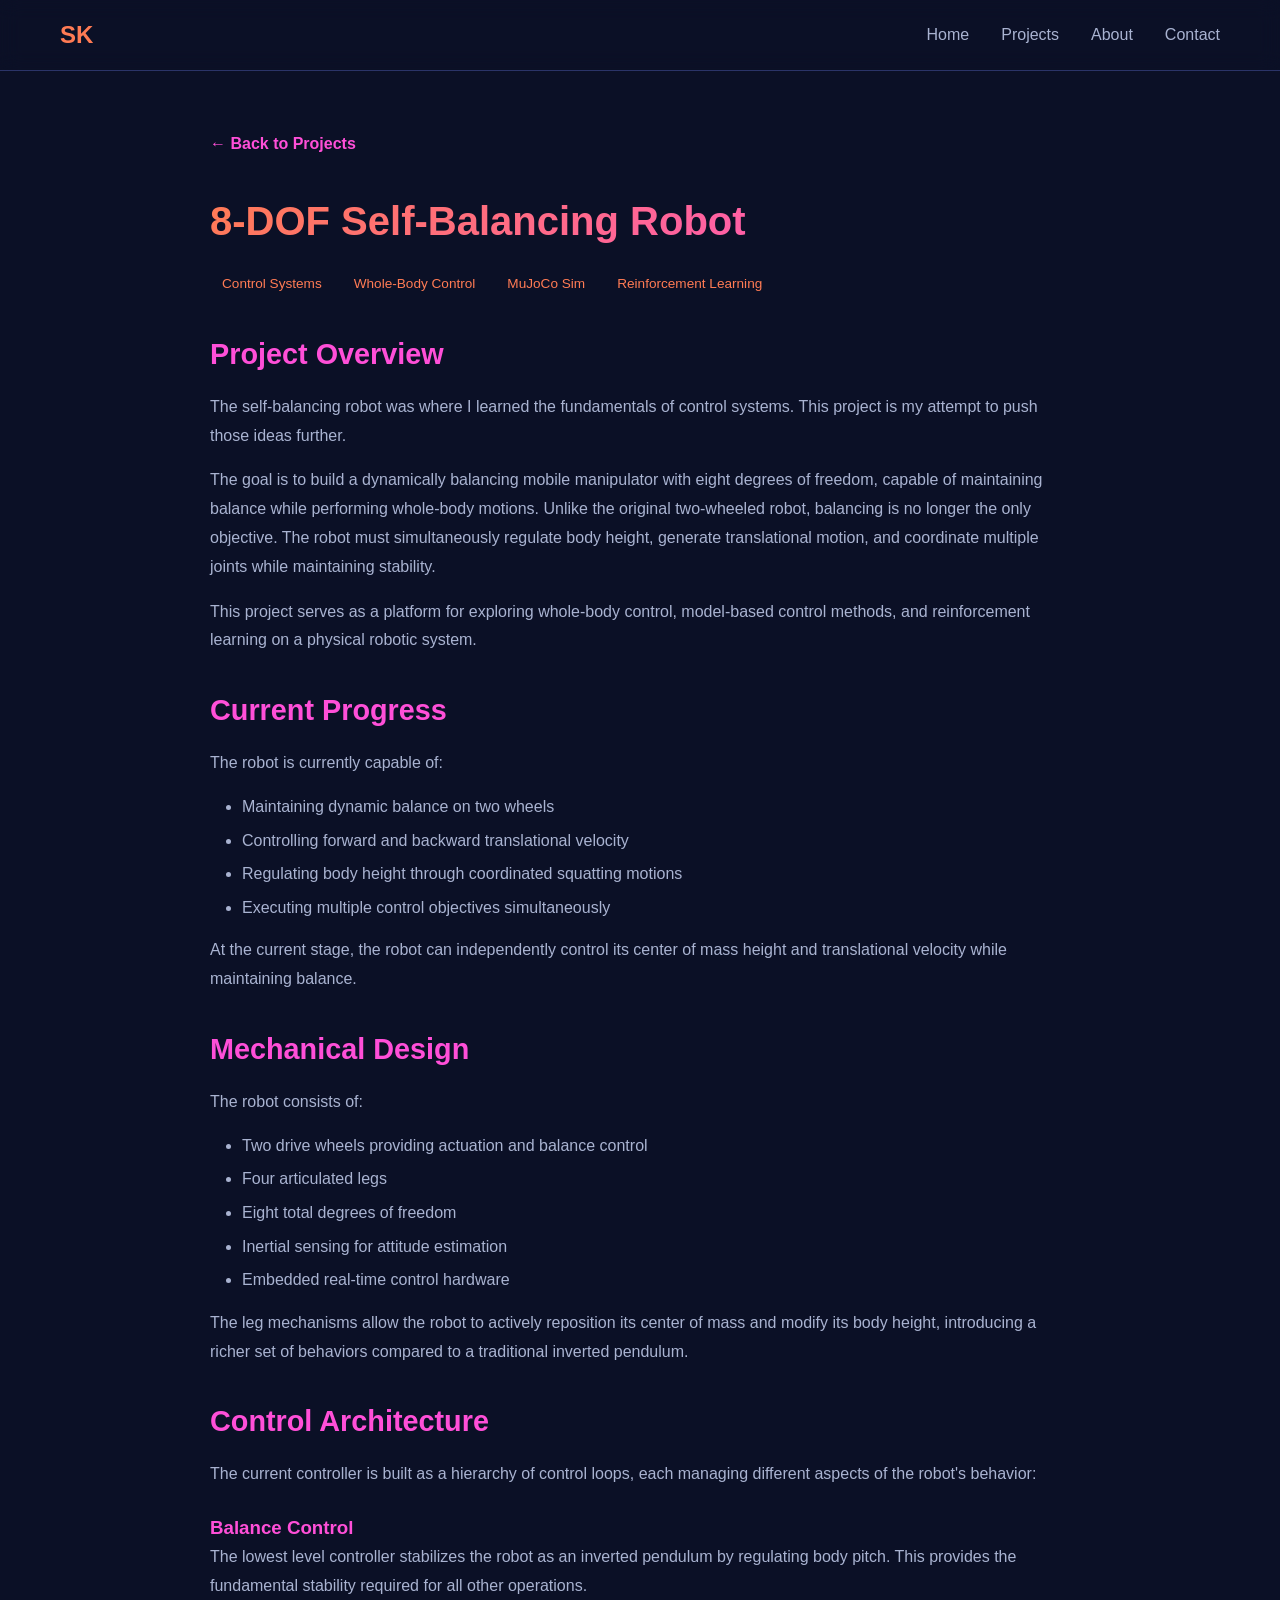
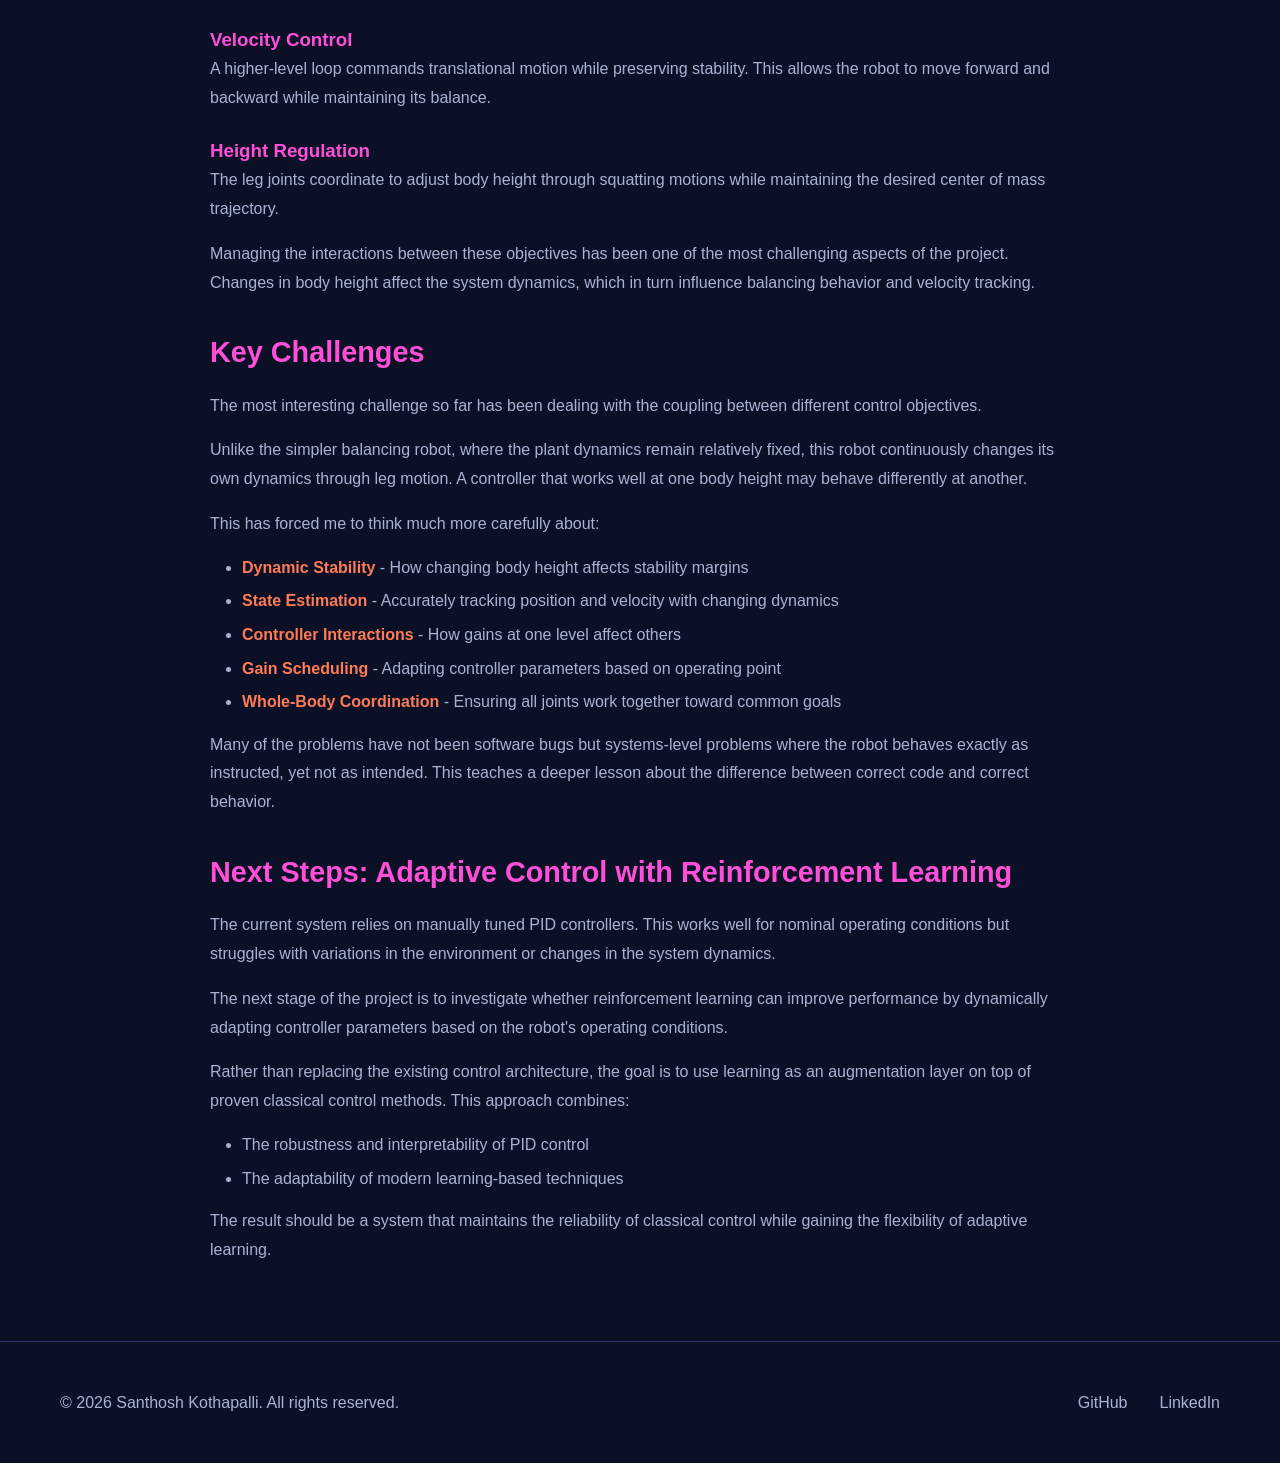
==== projects/8-dof-balancing-robot.html @ 8060163d "more project details" ====
<!DOCTYPE html>
<html lang="en">
<head>
    <meta charset="UTF-8">
    <meta name="viewport" content="width=device-width, initial-scale=1.0">
    <title>8-DOF Self-Balancing Robot - Santhosh Kothapalli</title>
    <link rel="stylesheet" href="../styles.css">
</head>
<body>
    <nav class="navbar">
        <div class="container">
            <div class="logo">SK</div>
            <ul class="nav-links">
                <li><a href="../index.html" class="nav-link">Home</a></li>
                <li><a href="../index.html#projects" class="nav-link">Projects</a></li>
                <li><a href="../index.html#about" class="nav-link">About</a></li>
                <li><a href="../index.html#contact" class="nav-link">Contact</a></li>
            </ul>
        </div>
    </nav>

    <div class="project-detail">
        <a href="../index.html#projects" class="back-link">← Back to Projects</a>

        <h1>8-DOF Self-Balancing Robot</h1>
        <div class="project-tags" style="margin-bottom: 2rem;">
            <span class="tag">Control Systems</span>
            <span class="tag">Whole-Body Control</span>
            <span class="tag">MuJoCo Sim</span>
            <span class="tag">Reinforcement Learning</span>
        </div>

        <h2>Project Overview</h2>
        <p>
            The self-balancing robot was where I learned the fundamentals of control systems. This project is my attempt to push those ideas further.
        </p>
        <p>
            The goal is to build a dynamically balancing mobile manipulator with eight degrees of freedom, capable of maintaining balance 
            while performing whole-body motions. Unlike the original two-wheeled robot, balancing is no longer the only objective. The robot 
            must simultaneously regulate body height, generate translational motion, and coordinate multiple joints while maintaining stability.
        </p>
        <p>
            This project serves as a platform for exploring whole-body control, model-based control methods, and reinforcement learning on a physical robotic system.
        </p>

        <h2>Current Progress</h2>
        <p>
            The robot is currently capable of:
        </p>
        <ul>
            <li>Maintaining dynamic balance on two wheels</li>
            <li>Controlling forward and backward translational velocity</li>
            <li>Regulating body height through coordinated squatting motions</li>
            <li>Executing multiple control objectives simultaneously</li>
        </ul>
        <p>
            At the current stage, the robot can independently control its center of mass height and translational velocity while maintaining balance.
        </p>

        <h2>Mechanical Design</h2>
        <p>
            The robot consists of:
        </p>
        <ul>
            <li>Two drive wheels providing actuation and balance control</li>
            <li>Four articulated legs</li>
            <li>Eight total degrees of freedom</li>
            <li>Inertial sensing for attitude estimation</li>
            <li>Embedded real-time control hardware</li>
        </ul>
        <p>
            The leg mechanisms allow the robot to actively reposition its center of mass and modify its body height, introducing a richer set 
            of behaviors compared to a traditional inverted pendulum.
        </p>

        <h2>Control Architecture</h2>
        <p>
            The current controller is built as a hierarchy of control loops, each managing different aspects of the robot's behavior:
        </p>

        <h3>Balance Control</h3>
        <p>
            The lowest level controller stabilizes the robot as an inverted pendulum by regulating body pitch. This provides the 
            fundamental stability required for all other operations.
        </p>

        <h3>Velocity Control</h3>
        <p>
            A higher-level loop commands translational motion while preserving stability. This allows the robot to move forward 
            and backward while maintaining its balance.
        </p>

        <h3>Height Regulation</h3>
        <p>
            The leg joints coordinate to adjust body height through squatting motions while maintaining the desired center of mass trajectory.
        </p>

        <p>
            Managing the interactions between these objectives has been one of the most challenging aspects of the project. Changes in body height 
            affect the system dynamics, which in turn influence balancing behavior and velocity tracking.
        </p>

        <h2>Key Challenges</h2>
        <p>
            The most interesting challenge so far has been dealing with the coupling between different control objectives.
        </p>
        <p>
            Unlike the simpler balancing robot, where the plant dynamics remain relatively fixed, this robot continuously changes its own dynamics 
            through leg motion. A controller that works well at one body height may behave differently at another.
        </p>
        <p>
            This has forced me to think much more carefully about:
        </p>
        <ul>
            <li><strong>Dynamic Stability</strong> - How changing body height affects stability margins</li>
            <li><strong>State Estimation</strong> - Accurately tracking position and velocity with changing dynamics</li>
            <li><strong>Controller Interactions</strong> - How gains at one level affect others</li>
            <li><strong>Gain Scheduling</strong> - Adapting controller parameters based on operating point</li>
            <li><strong>Whole-Body Coordination</strong> - Ensuring all joints work together toward common goals</li>
        </ul>
        <p>
            Many of the problems have not been software bugs but systems-level problems where the robot behaves exactly as instructed, 
            yet not as intended. This teaches a deeper lesson about the difference between correct code and correct behavior.
        </p>

        <h2>Next Steps: Adaptive Control with Reinforcement Learning</h2>
        <p>
            The current system relies on manually tuned PID controllers. This works well for nominal operating conditions but struggles 
            with variations in the environment or changes in the system dynamics.
        </p>
        <p>
            The next stage of the project is to investigate whether reinforcement learning can improve performance by dynamically adapting 
            controller parameters based on the robot's operating conditions.
        </p>
        <p>
            Rather than replacing the existing control architecture, the goal is to use learning as an augmentation layer on top of proven 
            classical control methods. This approach combines:
        </p>
        <ul>
            <li>The robustness and interpretability of PID control</li>
            <li>The adaptability of modern learning-based techniques</li>
        </ul>
        <p>
            The result should be a system that maintains the reliability of classical control while gaining the flexibility of adaptive learning.
        </p>
    </div>

    <footer class="footer">
        <div class="container">
            <p>&copy; 2026 Santhosh Kothapalli. All rights reserved.</p>
            <div class="social-links">
                <a href="https://github.com" target="_blank">GitHub</a>
                <a href="https://linkedin.com" target="_blank">LinkedIn</a>
            </div>
        </div>
    </footer>
</body>
</html>
---- styles.css ----
* {
    margin: 0;
    padding: 0;
    box-sizing: border-box;
}

:root {
    --primary-color: #00e5ff;      /* neon cyan */
    --secondary-color: #ff4fd8;    /* neon pink */

    --dark-bg: #0b1026;            /* deep night blue */
    --card-bg: #141b3a;            /* elevated panel */

    --text-primary: #f4f7ff;
    --text-secondary: #a9b3d1;

    --border-color: #2b3468;

    --accent: #ff7b54;             /* sunset orange */
}
html {
    scroll-behavior: smooth;
}

body {
    font-family: -apple-system, BlinkMacSystemFont, 'Segoe UI', Roboto, Oxygen, Ubuntu, Cantarell, sans-serif;
    background-color: var(--dark-bg);
    color: var(--text-primary);
    line-height: 1.6;
}

.container {
    max-width: 1200px;
    margin: 0 auto;
    padding: 0 20px;
}

/* Navbar */
.navbar {
    background: var(--navbar-bg);
    backdrop-filter: blur(10px);
    border-bottom: 1px solid var(--border-color);
    position: sticky;
    top: 0;
    z-index: 1000;
}

.navbar .container {
    display: flex;
    justify-content: space-between;
    align-items: center;
    padding: 1rem 20px;
}

.logo {
    font-size: 1.5rem;
    font-weight: bold;
    color: var(--accent);
    text-shadow: var(--pink-neon-shadow);
}

.nav-links {
    display: flex;
    list-style: none;
    gap: 2rem;
}

.nav-link {
    color: var(--text-secondary);
    text-decoration: none;
    transition: color 0.3s ease;
}

.nav-link:hover {
    color: var(--accent);
    text-shadow: 0 0 8px var(--accent-glow);
}

/* Hero Section */
.hero {
    background: linear-gradient(135deg, var(--dark-bg) 0%, var(--card-bg) 100%);
    padding: 120px 20px;
    min-height: 600px;
    display: flex;
    align-items: center;
    border-bottom: 1px solid var(--border-color);
}

.hero-content h1 {
    font-size: 3.5rem;
    margin-bottom: 0.5rem;
    background: linear-gradient(
        135deg,
        var(--accent),
        var(--secondary-color)
    );
    -webkit-background-clip: text;
    -webkit-text-fill-color: transparent;
    background-clip: text;
}

.subtitle {
    font-size: 1.5rem;
    color: var(--secondary-color);
    margin-bottom: 1rem;
}

.hero-description {
    font-size: 1.1rem;
    color: var(--text-secondary);
    max-width: 600px;
    margin-bottom: 2rem;
}

.hero-buttons {
    display: flex;
    gap: 1rem;
    flex-wrap: wrap;
}

/* Buttons */
.btn {
    padding: 12px 32px;
    border-radius: 8px;
    text-decoration: none;
    font-weight: 600;
    transition: all 0.3s ease;
    border: 2px solid transparent;
    display: inline-block;
    cursor: pointer;
}

.btn-primary {
    background: var(--primary-color);
    color: var(--button-text);
}

.btn-primary:hover {
    background: var(--secondary-color);
    transform: translateY(-2px);
    box-shadow: var(--cyan-neon-shadow);
}

.btn-secondary {
    background: transparent;
    color: var(--accent);
    border-color: var(--accent);
}

.btn-secondary:hover {
    background: var(--accent);
    color: var(--dark-bg);
    transform: translateY(-2px);
    box-shadow: var(--pink-neon-shadow);
}
/* Projects Section */
.projects-section {
    padding: 80px 20px;
    background: var(--dark-bg);
}

.projects-section h2 {
    font-size: 2.5rem;
    margin-bottom: 3rem;
    text-align: center;
    background: linear-gradient(135deg, var(--accent), var(--secondary-color));
    -webkit-background-clip: text;
    -webkit-text-fill-color: transparent;
    background-clip: text;
}

.projects-grid {
    display: grid;
    grid-template-columns: repeat(auto-fit, minmax(320px, 1fr));
    gap: 2rem;
}

.project-card {
    background: var(--card-bg);
    border: 1px solid var(--border-color);
    border-radius: 12px;
    padding: 2rem;
    transition: all 0.3s ease;
    display: flex;
    flex-direction: column;
}

.project-card:hover {
    border-color: var(--accent);
    transform: translateY(-5px);
    box-shadow: 0 10px 30px var(--accent-soft);
}
.project-header h3 {
    font-size: 1.5rem;
    margin-bottom: 1rem;
    color: var(--accent);
    text-shadow: 0 0 10px var(--accent-glow);
}
.project-summary {
    color: var(--text-secondary);
    margin-bottom: 1.5rem;
    flex-grow: 1;
}

.project-tags {
    display: flex;
    flex-wrap: wrap;
    gap: 0.5rem;
    margin-bottom: 1.5rem;
}

.tag {
    background: var(--accent-soft);
    color: var(--accent);
    padding: 4px 12px;
    border-radius: 20px;
    font-size: 0.85rem;
}

.read-more {
    color: var(--secondary-color);
    text-decoration: none;
    font-weight: 600;
    transition: color 0.3s ease;
}

.read-more:hover {
    color: var(--accent);
}

/* About Section */
.about-section {
    padding: 80px 20px;
    background: var(--card-bg);
    border-top: 1px solid var(--border-color);
    border-bottom: 1px solid var(--border-color);
}

.about-section h2 {
    font-size: 2.5rem;
    margin-bottom: 2rem;
    background: linear-gradient(135deg, var(--accent), var(--secondary-color));
    -webkit-background-clip: text;
    -webkit-text-fill-color: transparent;
    background-clip: text;
}

.about-content {
    max-width: 800px;
}

.about-content p {
    font-size: 1.1rem;
    color: var(--text-secondary);
    margin-bottom: 1.5rem;
    line-height: 1.8;
}

/* Footer */
.footer {
    background: var(--dark-bg);
    border-top: 1px solid var(--border-color);
    padding: 3rem 20px;
    text-align: center;
    color: var(--text-secondary);
}

.footer .container {
    display: flex;
    justify-content: space-between;
    align-items: center;
    flex-wrap: wrap;
    gap: 1rem;
}

.social-links {
    display: flex;
    gap: 2rem;
}

.social-links a {
    color: var(--text-secondary);
    text-decoration: none;
    transition: color 0.3s ease;
}

.social-links a:hover {
    color: var(--accent);
}

/* Project Detail Pages */
.project-detail {
    padding: 60px 20px;
    max-width: 900px;
    margin: 0 auto;
}

.project-detail h1 {
    font-size: 2.5rem;
    margin-bottom: 1rem;
    background: linear-gradient(135deg, var(--accent), var(--secondary-color));
    -webkit-background-clip: text;
    -webkit-text-fill-color: transparent;
    background-clip: text;
}

.project-detail h2 {
    font-size: 1.8rem;
    margin-top: 2rem;
    margin-bottom: 1rem;
    color: var(--secondary-color);
}

.project-detail p {
    color: var(--text-secondary);
    margin-bottom: 1rem;
    line-height: 1.8;
}

.back-link {
    display: inline-block;
    margin-bottom: 2rem;
    color: var(--secondary-color);
    text-decoration: none;
    font-weight: 600;
    transition: color 0.3s ease;
}

.back-link:hover {
    color: var(--accent);
}

.project-image {
    max-width: 100%;
    height: auto;
    margin: 2rem 0;
    border-radius: 8px;
    border: 1px solid var(--border-color);
}

/* Project Detail Headings */
.project-detail h3 {
    color: var(--secondary-color);
    margin-top: 1.5rem;
}

/* Project Detail Lists */
.project-detail ul {
    color: var(--text-secondary);
    margin: 1rem 0 1rem 2rem;
}

.project-detail ul li {
    margin-bottom: 0.5rem;
}

.project-detail ul strong {
    color: var(--accent);
}

/* Action Links */
.action-link {
    display: inline-flex;
    align-items: center;
    gap: 0.5rem;
    padding: 0.5rem 1rem;
    background: var(--card-bg);
    color: var(--text-primary);
    border: 1px solid var(--border-color);
    border-radius: 6px;
    text-decoration: none;
    font-size: 0.9rem;
    transition: all 0.3s ease;
}

.action-link:hover {
    border-color: var(--accent);
    color: var(--accent);
    box-shadow: 0 0 8px var(--accent-glow);
}

/* Inline Links */
.inline-link {
    color: var(--primary-color);
    text-decoration: underline;
    transition: color 0.3s ease;
}

.inline-link:hover {
    color: var(--accent);
}

/* Responsive Design */
@media (max-width: 768px) {
    .hero-content h1 {
        font-size: 2rem;
    }

    .subtitle {
        font-size: 1.2rem;
    }

    .nav-links {
        gap: 1rem;
        font-size: 0.9rem;
    }

    .projects-grid {
        grid-template-columns: 1fr;
    }

    .footer .container {
        justify-content: center;
        flex-direction: column;
    }

    .projects-section h2,
    .about-section h2 {
        font-size: 2rem;
    }
}
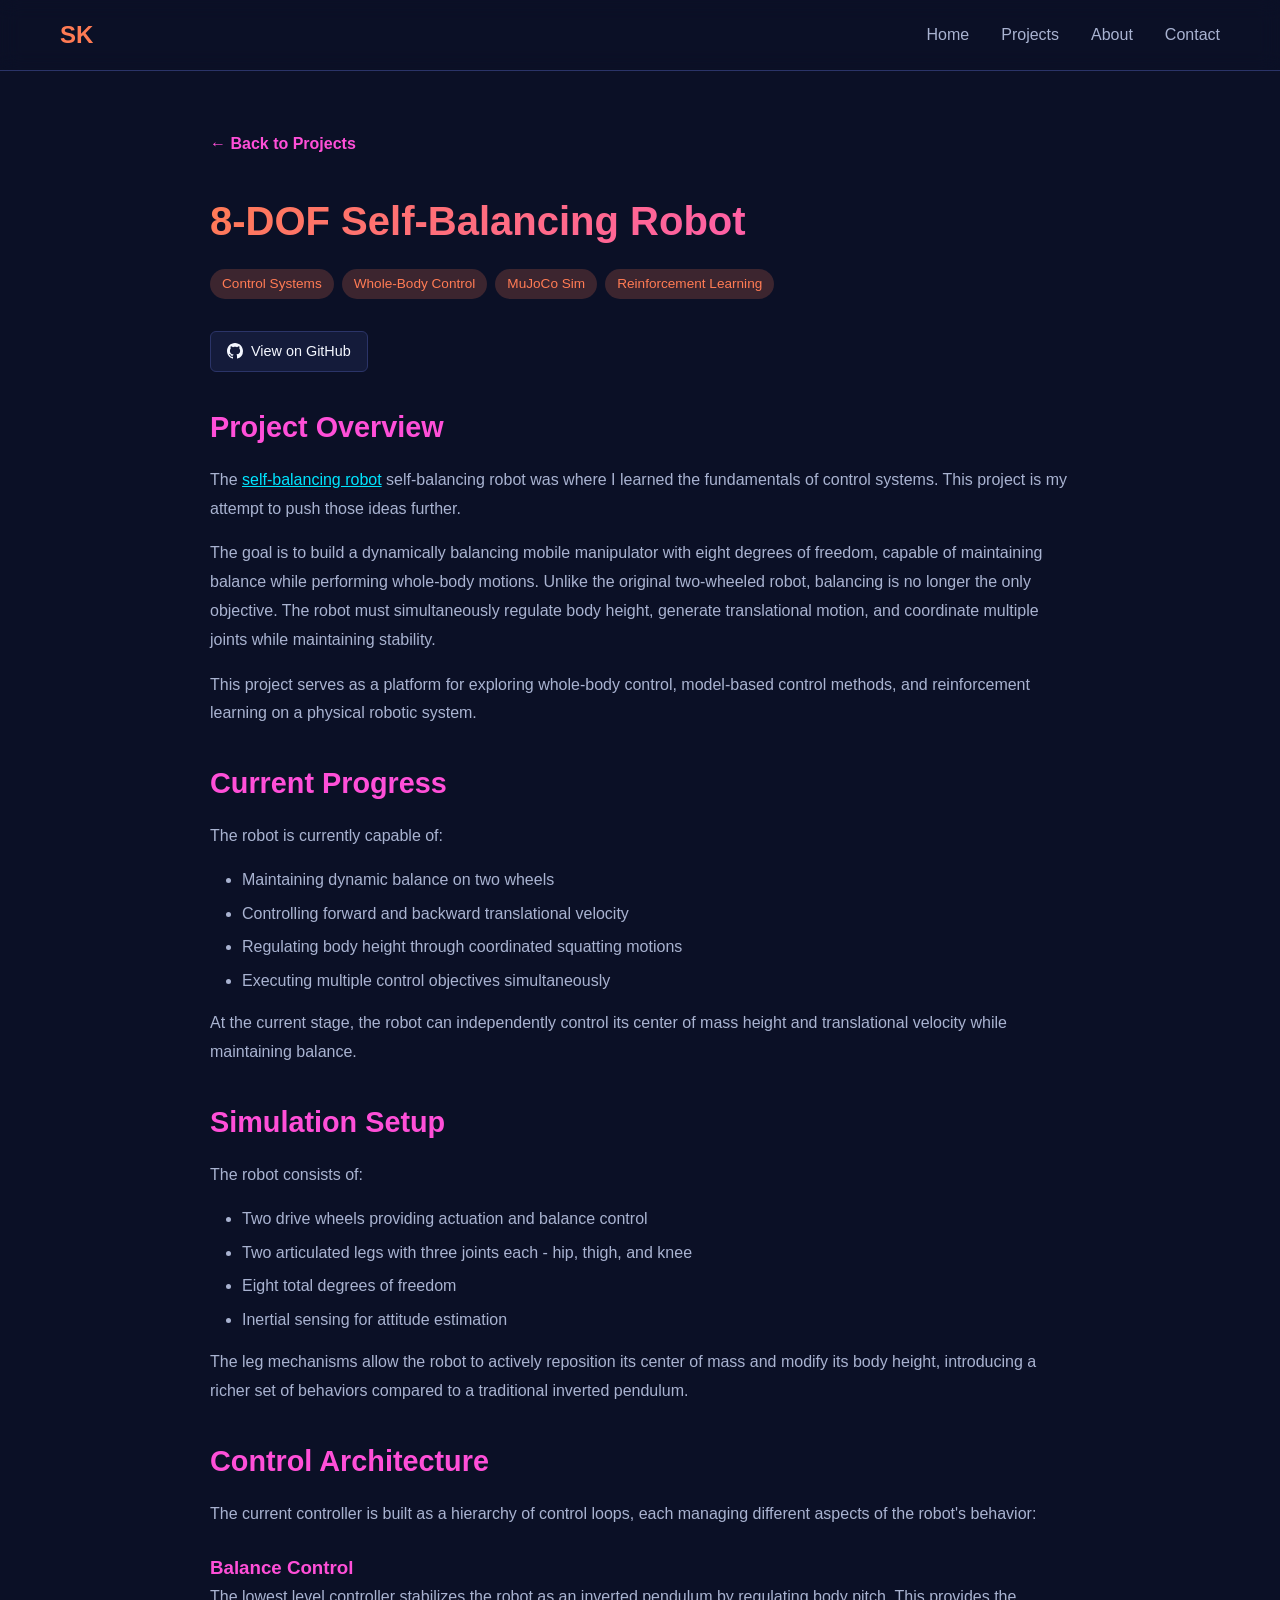
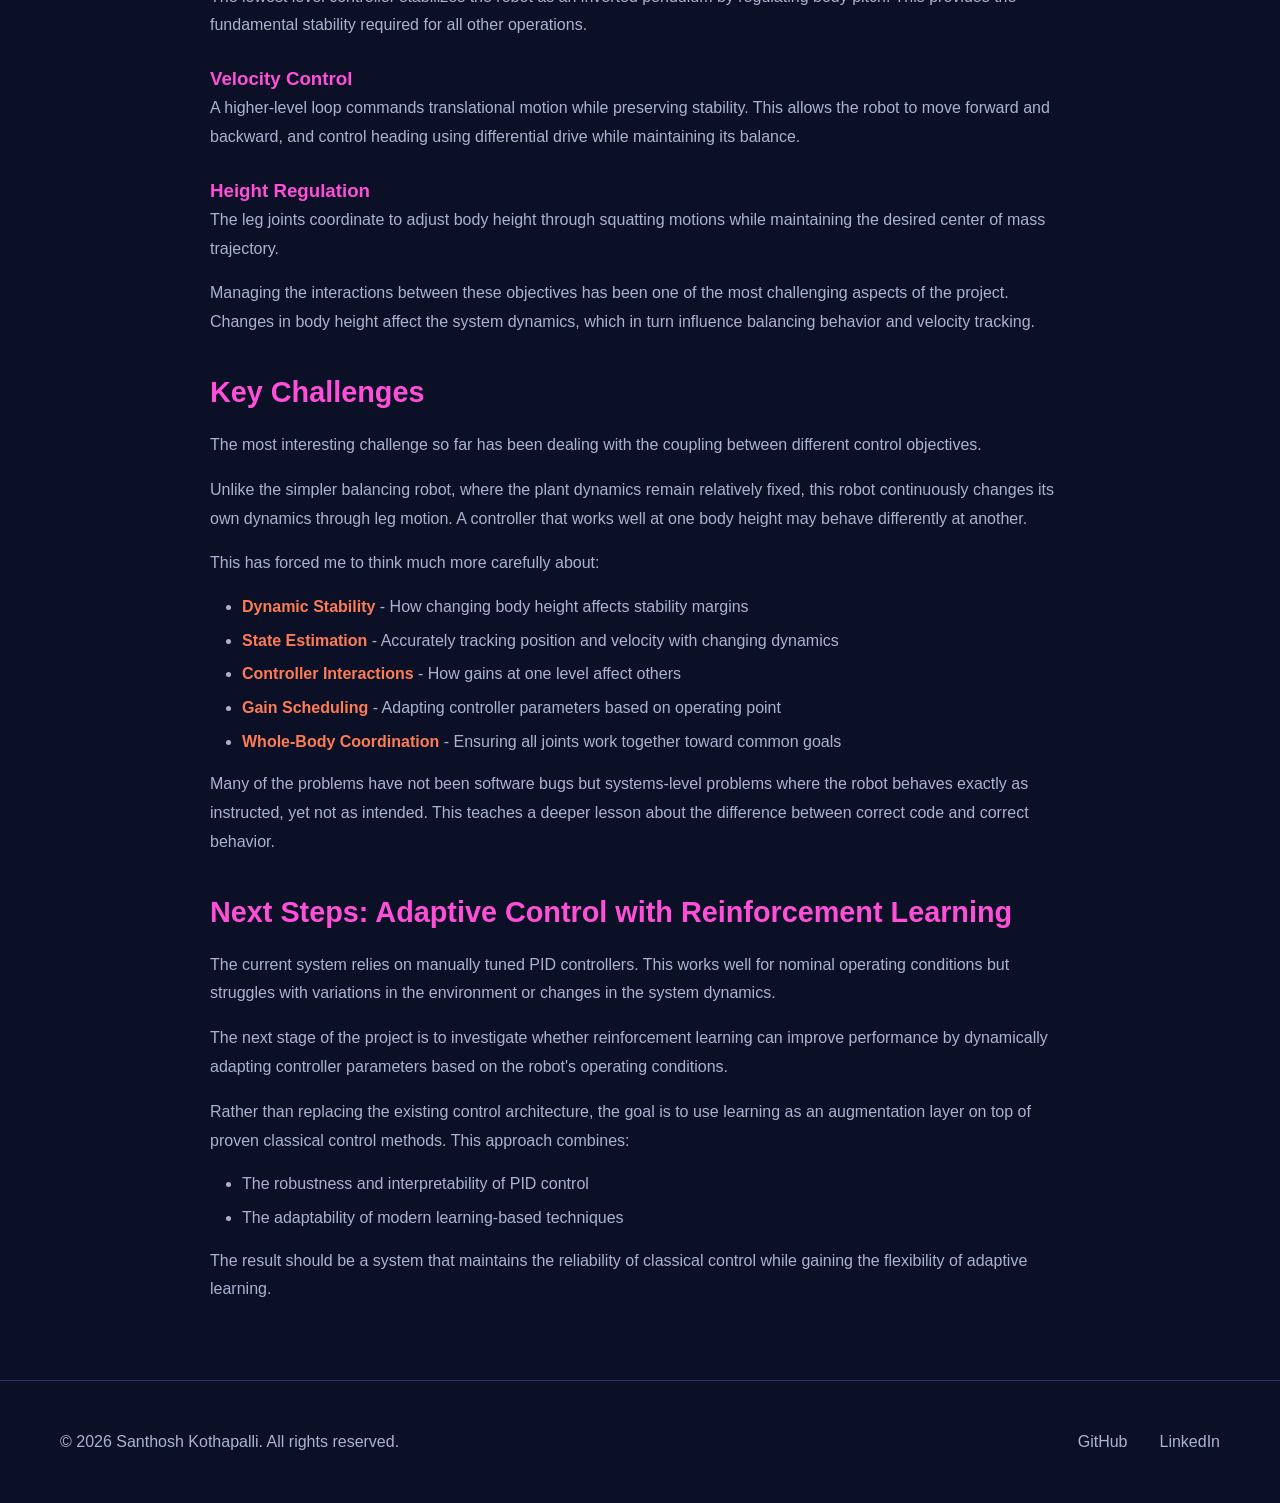
==== commit fb2dcb67: "content corrections" ====
--- a/projects/8-dof-balancing-robot.html
+++ b/projects/8-dof-balancing-robot.html
@@ -30,9 +30,18 @@
             <span class="tag">Reinforcement Learning</span>
         </div>
 
+        <div style="display: flex; gap: 1rem; margin-bottom: 2rem;">
+            <a href="https://github.com/santhosh-0208/invereted_pendulum.git" target="_blank" class="action-link">
+                <svg xmlns="http://www.w3.org/2000/svg" width="16" height="16" viewBox="0 0 24 24" fill="currentColor"><path d="M12 0C5.37 0 0 5.37 0 12c0 5.31 3.435 9.795 8.205 11.385.6.105.825-.255.825-.57 0-.285-.015-1.23-.015-2.235-3.015.555-3.795-.735-4.035-1.41-.135-.345-.72-1.41-1.23-1.695-.42-.225-1.02-.78-.015-.795.945-.015 1.62.87 1.845 1.23 1.08 1.815 2.805 1.305 3.495.99.105-.78.42-1.305.765-1.605-2.67-.3-5.46-1.335-5.46-5.925 0-1.305.465-2.385 1.23-3.225-.12-.3-.54-1.53.12-3.18 0 0 1.005-.315 3.3 1.23.96-.27 1.98-.405 3-.405s2.04.135 3 .405c2.295-1.56 3.3-1.23 3.3-1.23.66 1.65.24 2.88.12 3.18.765.84 1.23 1.905 1.23 3.225 0 4.605-2.805 5.625-5.475 5.925.435.375.81 1.095.81 2.22 0 1.605-.015 2.895-.015 3.3 0 .315.225.69.825.57A12.02 12.02 0 0 0 24 12c0-6.63-5.37-12-12-12z"/></svg>
+                View on GitHub
+            </a>
+            
+        </div>
         <h2>Project Overview</h2>
         <p>
-            The self-balancing robot was where I learned the fundamentals of control systems. This project is my attempt to push those ideas further.
+            The 
+            <a href="self-balancing-robot.html" target="_blank" class="inline-link">self-balancing robot</a>
+            self-balancing robot was where I learned the fundamentals of control systems. This project is my attempt to push those ideas further.
         </p>
         <p>
             The goal is to build a dynamically balancing mobile manipulator with eight degrees of freedom, capable of maintaining balance 
@@ -57,16 +66,15 @@
             At the current stage, the robot can independently control its center of mass height and translational velocity while maintaining balance.
         </p>
 
-        <h2>Mechanical Design</h2>
+        <h2>Simulation Setup</h2>
         <p>
             The robot consists of:
         </p>
         <ul>
             <li>Two drive wheels providing actuation and balance control</li>
-            <li>Four articulated legs</li>
+            <li>Two articulated legs with three joints each - hip, thigh, and knee</li>
             <li>Eight total degrees of freedom</li>
             <li>Inertial sensing for attitude estimation</li>
-            <li>Embedded real-time control hardware</li>
         </ul>
         <p>
             The leg mechanisms allow the robot to actively reposition its center of mass and modify its body height, introducing a richer set 
@@ -87,7 +95,7 @@
         <h3>Velocity Control</h3>
         <p>
             A higher-level loop commands translational motion while preserving stability. This allows the robot to move forward 
-            and backward while maintaining its balance.
+            and backward, and control heading using differential drive while maintaining its balance.
         </p>
 
         <h3>Height Regulation</h3>
--- a/styles.css
+++ b/styles.css
@@ -16,7 +16,9 @@
 
     --border-color: #2b3468;
 
-    --accent: #ff7b54;             /* sunset orange */
+    --accent: #ff7b54;     
+    --accent-soft: rgba(255, 123, 84, 0.2);
+    --accent-glow: rgba(255, 123, 84, 0.6);
 }
 html {
     scroll-behavior: smooth;
@@ -221,11 +223,13 @@
     color: var(--secondary-color);
     text-decoration: none;
     font-weight: 600;
-    transition: color 0.3s ease;
+    transition: all 0.3s ease;
+    text-shadow: 0 0 8px rgba(255, 79, 216, 0.4);
 }
 
 .read-more:hover {
     color: var(--accent);
+    text-shadow: 0 0 12px rgba(255, 79, 216, 0.6);
 }
 
 /* About Section */
@@ -256,6 +260,32 @@
     line-height: 1.8;
 }
 
+.contact-section {
+    padding: 80px 20px;
+    background: var(--card-bg);
+    border-top: 1px solid var(--border-color);
+    border-bottom: 1px solid var(--border-color);
+}
+
+.contact-section h2 {
+    font-size: 2.5rem;
+    margin-bottom: 2rem;
+    background: linear-gradient(135deg, var(--accent), var(--secondary-color));
+    -webkit-background-clip: text;
+    -webkit-text-fill-color: transparent;
+    background-clip: text;
+}
+
+.contact-content {
+    max-width: 800px;
+}
+
+.contact-content p {
+    font-size: 1.1rem;
+    color: var(--text-secondary);
+    margin-bottom: 1.5rem;
+    line-height: 1.8;
+}
 /* Footer */
 .footer {
     background: var(--dark-bg);
@@ -414,7 +444,7 @@
         flex-direction: column;
     }
 
-    .projects-section h2,
+    .projects-section h2, .contact-section h2
     .about-section h2 {
         font-size: 2rem;
     }
